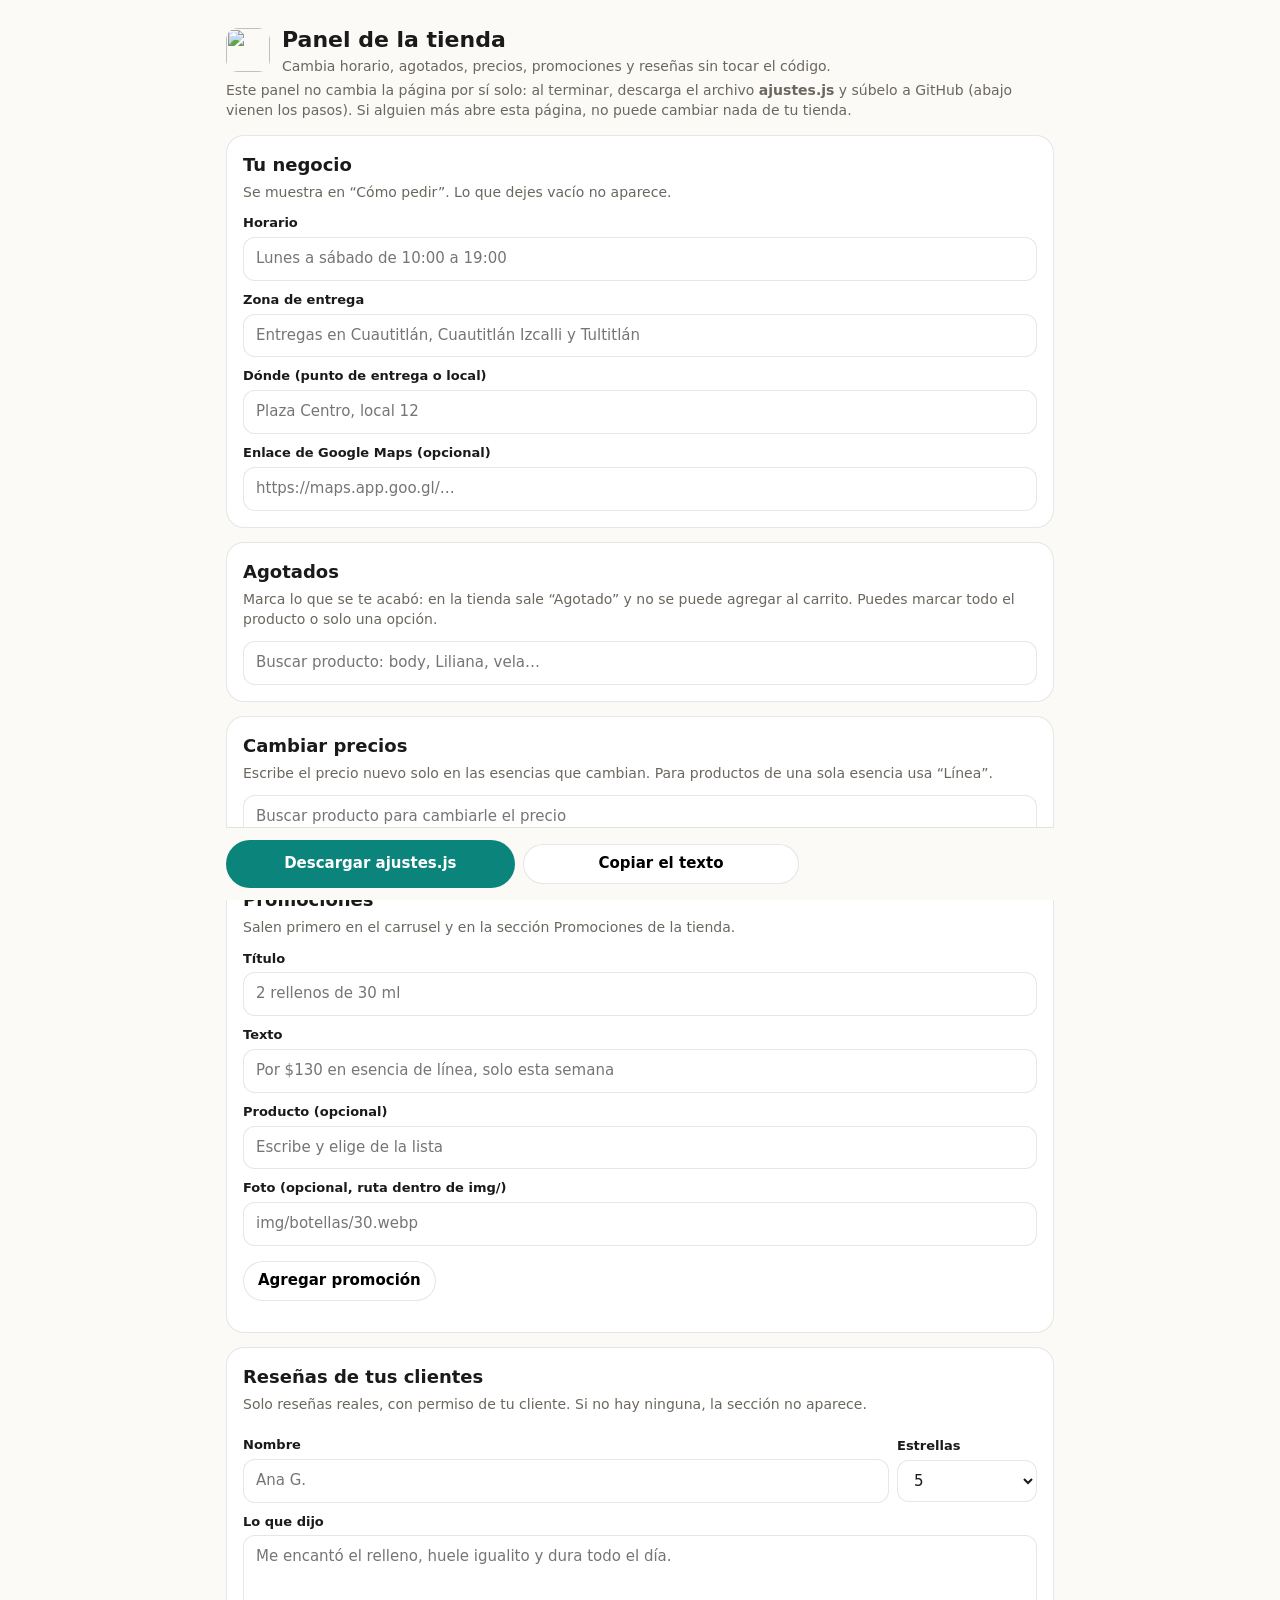
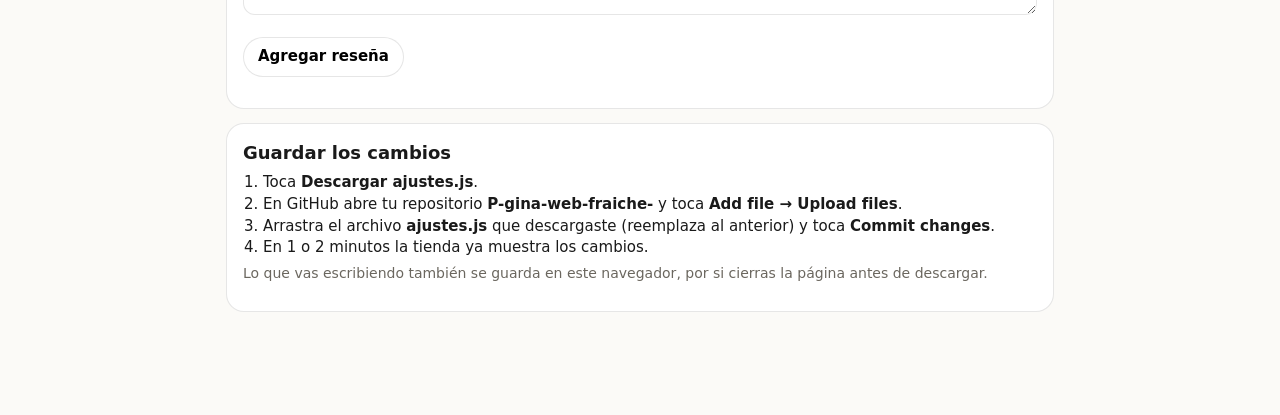
==== panel.html @ f3d03182 "En existencia con fotos reales, panel de ajustes, test de aroma y más - Nueva sección "En existencia" ====
<!DOCTYPE html>
<html lang="es">
<head>
<meta charset="utf-8">
<title>Panel de la tienda</title>
<meta name="viewport" content="width=device-width, initial-scale=1">
<meta name="robots" content="noindex">
<link rel="icon" type="image/png" href="img/logo/logo-96.png">
<style>
  :root{--bg:#fbfaf7;--surface:#fff;--ink:#1a1a1a;--muted:#6b675f;--line:rgba(18,18,18,.1);--accent:#0b857c;--soft:#dcf2ee}
  *{box-sizing:border-box}
  body{margin:0;background:var(--bg);color:var(--ink);font:15px/1.45 system-ui,-apple-system,"Segoe UI",Roboto,sans-serif}
  .wrap{max-width:860px;margin:0 auto;padding:16px}
  header{display:flex;gap:12px;align-items:center;margin:8px 0 4px}
  header img{width:44px;height:44px;border-radius:12px}
  h1{font-size:22px;margin:0}h2{font-size:18px;margin:0 0 4px}
  .nota{color:var(--muted);font-size:14px;margin:4px 0 12px}
  section{background:var(--surface);border:1px solid var(--line);border-radius:18px;padding:16px;margin:14px 0}
  label{display:block;font-weight:600;font-size:13px;margin:10px 0 4px}
  input,textarea,select{width:100%;font:inherit;padding:10px 12px;border:1px solid var(--line);border-radius:12px;background:#fff;color:inherit}
  textarea{min-height:80px}
  button{font:inherit;cursor:pointer;border:1px solid var(--line);background:#fff;border-radius:99px;padding:8px 14px;font-weight:600}
  button.pri{background:var(--accent);color:#fff;border-color:transparent;padding:12px 20px}
  .fila{display:flex;gap:8px;align-items:center;flex-wrap:wrap}
  .fila>*{flex:1;min-width:120px}
  .lista{max-height:420px;overflow:auto;border:1px solid var(--line);border-radius:12px;margin-top:8px}
  .prod{padding:10px 12px;border-bottom:1px solid var(--line)}
  .prod:last-child{border-bottom:0}
  .prod>label,.ops label{display:flex;gap:8px;align-items:center;font-weight:600;margin:0}
  .ops{display:flex;flex-wrap:wrap;gap:4px 14px;margin:6px 0 0 26px}
  .ops label{font-weight:400;font-size:14px}
  input[type=checkbox]{width:18px;height:18px;flex:none}
  .item{display:flex;gap:8px;align-items:flex-start;justify-content:space-between;padding:10px 12px;border:1px solid var(--line);border-radius:12px;margin-top:8px}
  .item small{color:var(--muted)}
  .chip{display:inline-block;background:var(--soft);color:var(--accent);border-radius:99px;padding:2px 10px;font-size:12px;font-weight:700;margin:2px 4px 2px 0}
  .salida{position:sticky;bottom:0;background:var(--bg);padding:12px 0;border-top:1px solid var(--line)}
  ol{margin:6px 0 0;padding-left:20px}
  .ok{color:var(--accent);font-weight:700}
</style>
</head>
<body>
<div class="wrap">
  <header><img src="img/logo/logo-96.png" alt=""><div><h1>Panel de la tienda</h1><div class="nota" style="margin:0">Cambia horario, agotados, precios, promociones y reseñas sin tocar el código.</div></div></header>
  <p class="nota">Este panel no cambia la página por sí solo: al terminar, descarga el archivo <b>ajustes.js</b> y súbelo a GitHub (abajo vienen los pasos). Si alguien más abre esta página, no puede cambiar nada de tu tienda.</p>

  <section>
    <h2>Tu negocio</h2>
    <p class="nota">Se muestra en “Cómo pedir”. Lo que dejes vacío no aparece.</p>
    <label for="horario">Horario</label><input id="horario" placeholder="Lunes a sábado de 10:00 a 19:00">
    <label for="zona">Zona de entrega</label><input id="zona" placeholder="Entregas en Cuautitlán, Cuautitlán Izcalli y Tultitlán">
    <label for="direccion">Dónde (punto de entrega o local)</label><input id="direccion" placeholder="Plaza Centro, local 12">
    <label for="mapa">Enlace de Google Maps (opcional)</label><input id="mapa" placeholder="https://maps.app.goo.gl/…">
  </section>

  <section>
    <h2>Agotados</h2>
    <p class="nota">Marca lo que se te acabó: en la tienda sale “Agotado” y no se puede agregar al carrito. Puedes marcar todo el producto o solo una opción.</p>
    <input id="buscaAgo" type="search" placeholder="Buscar producto: body, Liliana, vela…">
    <div id="agoMarcados"></div>
    <div class="lista" id="agoLista"></div>
  </section>

  <section>
    <h2>Cambiar precios</h2>
    <p class="nota">Escribe el precio nuevo solo en las esencias que cambian. Para productos de una sola esencia usa “Línea”.</p>
    <input id="buscaPre" type="search" placeholder="Buscar producto para cambiarle el precio" list="prodIds">
    <div id="preEditor"></div>
    <div id="preLista"></div>
  </section>

  <section>
    <h2>Promociones</h2>
    <p class="nota">Salen primero en el carrusel y en la sección Promociones de la tienda.</p>
    <label for="prTitulo">Título</label><input id="prTitulo" placeholder="2 rellenos de 30 ml">
    <label for="prTexto">Texto</label><input id="prTexto" placeholder="Por $130 en esencia de línea, solo esta semana">
    <label for="prProd">Producto (opcional)</label><input id="prProd" list="prodIds" placeholder="Escribe y elige de la lista">
    <label for="prImg">Foto (opcional, ruta dentro de img/)</label><input id="prImg" placeholder="img/botellas/30.webp">
    <p><button id="prAgregar">Agregar promoción</button></p>
    <div id="prLista"></div>
  </section>

  <section>
    <h2>Reseñas de tus clientes</h2>
    <p class="nota">Solo reseñas reales, con permiso de tu cliente. Si no hay ninguna, la sección no aparece.</p>
    <div class="fila"><div><label for="reNombre">Nombre</label><input id="reNombre" placeholder="Ana G."></div>
      <div style="max-width:140px"><label for="reEstrellas">Estrellas</label><select id="reEstrellas"><option>5</option><option>4</option><option>3</option><option>2</option><option>1</option></select></div></div>
    <label for="reTexto">Lo que dijo</label><textarea id="reTexto" placeholder="Me encantó el relleno, huele igualito y dura todo el día."></textarea>
    <p><button id="reAgregar">Agregar reseña</button></p>
    <div id="reLista"></div>
  </section>

  <section>
    <h2>Guardar los cambios</h2>
    <ol>
      <li>Toca <b>Descargar ajustes.js</b>.</li>
      <li>En GitHub abre tu repositorio <b>P-gina-web-fraiche-</b> y toca <b>Add file → Upload files</b>.</li>
      <li>Arrastra el archivo <b>ajustes.js</b> que descargaste (reemplaza al anterior) y toca <b>Commit changes</b>.</li>
      <li>En 1 o 2 minutos la tienda ya muestra los cambios.</li>
    </ol>
    <p class="nota">Lo que vas escribiendo también se guarda en este navegador, por si cierras la página antes de descargar.</p>
  </section>

  <div class="salida fila">
    <button class="pri" id="descargar">Descargar ajustes.js</button>
    <button id="copiar">Copiar el texto</button>
    <span id="msg" class="ok"></span>
  </div>
</div>
<datalist id="prodIds"></datalist>

<script src="productos.js"></script>
<script src="catalogo.js"></script>
<script src="existencias.js"></script>
<script src="ajustes.js"></script>
<script>
'use strict';
const $ = s => document.querySelector(s);
const esc = s => String(s).replace(/[&<>"]/g, c => ({ '&': '&amp;', '<': '&lt;', '>': '&gt;', '"': '&quot;' })[c]);
const norm = s => String(s).toLowerCase().normalize('NFD').replace(/[̀-ͯ]/g, '');
const store = { get(k) { try { return JSON.parse(localStorage.getItem(k)); } catch (e) { return null; } }, set(k, v) { try { localStorage.setItem(k, JSON.stringify(v)); } catch (e) {} } };

// todos los productos que se ven en la tienda
const PRODS = [
  ...(window.PRODUCTOS || []).filter(p => p.cat === 'nuevo' || p.cat === 'relleno' || p.mostrar).filter(p => !p.medida),
  ...(window.EXISTENCIAS || []).map(p => ({ ...p, nombre: p.nombre + ' (en existencia)' })),
  ...(window.CATALOGO || []),
];
const porId = Object.fromEntries(PRODS.map(p => [p.id, p]));
$('#prodIds').innerHTML = PRODS.map(p => `<option value="${esc(p.id)}">${esc(p.nombre)}</option>`).join('');

const base = Object.assign({ negocio: {}, agotados: [], precios: {}, promociones: [], resenas: [] }, window.AJUSTES || {});
let A = store.get('fr_panel') || JSON.parse(JSON.stringify(base));
const guarda = () => { store.set('fr_panel', A); $('#msg').textContent = ''; };

// ---- negocio ----
for (const k of ['horario', 'zona', 'direccion', 'mapa']) {
  $('#' + k).value = (A.negocio || {})[k] || '';
  $('#' + k).addEventListener('input', e => { A.negocio = { ...A.negocio, [k]: e.target.value.trim() }; guarda(); });
}

// ---- agotados ----
const agotado = clave => A.agotados.includes(clave);
function renderAgotados() {
  const txt = norm($('#buscaAgo').value.trim());
  const l = txt ? PRODS.filter(p => norm(p.nombre + ' ' + (p.var || []).map(v => v.n).join(' ')).includes(txt)).slice(0, 40) : [];
  $('#agoLista').hidden = !l.length;
  $('#agoLista').innerHTML = l.map(p => `<div class="prod"><label><input type="checkbox" data-ago="${esc(p.id)}" ${agotado(p.id) ? 'checked' : ''}>${esc(p.nombre)}</label>
    ${p.var && p.var.length > 1 && !p.medida ? `<div class="ops">${p.var.map(v => { const c = p.id + ':' + v.n; return `<label><input type="checkbox" data-ago="${esc(c)}" ${agotado(c) ? 'checked' : ''}>${esc(v.n)}</label>`; }).join('')}</div>` : ''}</div>`).join('');
  $('#agoMarcados').innerHTML = A.agotados.length ? '<p class="nota">Agotados ahora: ' + A.agotados.map(c => {
    const [id, ...r] = c.split(':'); const p = porId[id]; return `<span class="chip">${esc((p ? p.nombre : id) + (r.length ? ' · ' + r.join(':') : ''))} <button data-quita-ago="${esc(c)}" style="padding:0 6px;border:0;background:none">×</button></span>`;
  }).join('') + '</p>' : '';
}
$('#buscaAgo').addEventListener('input', renderAgotados);
document.addEventListener('change', e => {
  const c = e.target.dataset.ago; if (c == null) return;
  A.agotados = e.target.checked ? [...new Set([...A.agotados, c])] : A.agotados.filter(x => x !== c); guarda(); renderAgotados();
});

// ---- precios ----
const ESS = [['linea', 'Línea'], ['neeche', 'Neeche'], ['arabe', 'Árabe']];
function renderPrecios() {
  const id = $('#buscaPre').value.trim(), p = porId[id];
  $('#preEditor').innerHTML = p ? `<div class="item" style="display:block"><b>${esc(p.nombre)}</b>
      <small> · precio actual: ${ESS.filter(([k]) => p.precios && p.precios[k] != null).map(([k, n]) => `${n} $${p.precios[k]}`).join(' · ') || 'por opción o por confirmar'}</small>
      <div class="fila">${ESS.map(([k, n]) => `<div><label>${n}</label><input type="number" min="0" step="1" data-pre="${k}" value="${(A.precios[id] || {})[k] ?? ''}" placeholder="${(p.precios || {})[k] ?? ''}"></div>`).join('')}</div>
      <p><button id="preGuardar">Guardar precio</button></p></div>` : '';
  $('#preLista').innerHTML = Object.entries(A.precios).map(([k, v]) => `<div class="item"><span><b>${esc(porId[k] ? porId[k].nombre : k)}</b><br><small>${ESS.filter(([e]) => v[e] != null).map(([e, n]) => `${n} $${v[e]}`).join(' · ')}</small></span><button data-quita-pre="${esc(k)}">Quitar</button></div>`).join('');
}
$('#buscaPre').addEventListener('input', renderPrecios);
document.addEventListener('click', e => {
  const t = e.target;
  if (t.id === 'preGuardar') {
    const id = $('#buscaPre').value.trim(), v = {};
    document.querySelectorAll('[data-pre]').forEach(i => { if (i.value !== '') v[i.dataset.pre] = Math.max(0, +i.value); });
    if (Object.keys(v).length) A.precios = { ...A.precios, [id]: v }; else { const c = { ...A.precios }; delete c[id]; A.precios = c; }
    guarda(); renderPrecios(); $('#msg').textContent = 'Precio guardado';
  }
  if (t.dataset.quitaPre) { const c = { ...A.precios }; delete c[t.dataset.quitaPre]; A.precios = c; guarda(); renderPrecios(); }
  if (t.dataset.quitaAgo) { A.agotados = A.agotados.filter(x => x !== t.dataset.quitaAgo); guarda(); renderAgotados(); }
  if (t.dataset.quitaPr != null) { A.promociones.splice(+t.dataset.quitaPr, 1); guarda(); renderPromos(); }
  if (t.dataset.quitaRe != null) { A.resenas.splice(+t.dataset.quitaRe, 1); guarda(); renderResenas(); }
});

// ---- promociones ----
function renderPromos() {
  $('#prLista').innerHTML = A.promociones.map((x, i) => `<div class="item"><span><b>${esc(x.titulo)}</b><br><small>${esc(x.texto || '')}${x.producto ? ' · ' + esc(porId[x.producto] ? porId[x.producto].nombre : x.producto) : ''}</small></span><button data-quita-pr="${i}">Quitar</button></div>`).join('');
}
$('#prAgregar').addEventListener('click', () => {
  const titulo = $('#prTitulo').value.trim(); if (!titulo) { $('#prTitulo').focus(); return; }
  const x = { titulo, texto: $('#prTexto').value.trim() }, prod = $('#prProd').value.trim(), img = $('#prImg').value.trim();
  if (prod && porId[prod]) x.producto = prod;
  if (img) x.img = img;
  A.promociones = [...A.promociones, x]; guarda(); renderPromos();
  ['#prTitulo', '#prTexto', '#prProd', '#prImg'].forEach(s => { $(s).value = ''; });
});

// ---- reseñas ----
function renderResenas() {
  $('#reLista').innerHTML = A.resenas.map((x, i) => `<div class="item"><span>${'★'.repeat(x.estrellas || 5)} <b>${esc(x.nombre || '')}</b><br><small>${esc(x.texto)}</small></span><button data-quita-re="${i}">Quitar</button></div>`).join('');
}
$('#reAgregar').addEventListener('click', () => {
  const texto = $('#reTexto').value.trim(); if (!texto) { $('#reTexto').focus(); return; }
  A.resenas = [...A.resenas, { nombre: $('#reNombre').value.trim(), texto, estrellas: +$('#reEstrellas').value }]; guarda(); renderResenas();
  $('#reNombre').value = ''; $('#reTexto').value = '';
});

// ---- archivo ajustes.js ----
const archivo = () => `// Ajustes de la tienda (hechos con panel.html). Para cambiarlos, abre panel.html, edita y sube este archivo de nuevo.
// Lo que esté vacío no se muestra en la página.
window.AJUSTES = ${JSON.stringify(A, null, 2)};
`;
$('#descargar').addEventListener('click', () => {
  const a = document.createElement('a');
  a.href = URL.createObjectURL(new Blob([archivo()], { type: 'text/javascript' }));
  a.download = 'ajustes.js'; a.click(); URL.revokeObjectURL(a.href);
  $('#msg').textContent = 'Listo: ahora súbelo a GitHub';
});
$('#copiar').addEventListener('click', async () => {
  try { await navigator.clipboard.writeText(archivo()); $('#msg').textContent = 'Copiado'; } catch (e) { $('#msg').textContent = 'No se pudo copiar; usa Descargar'; }
});
renderAgotados(); renderPrecios(); renderPromos(); renderResenas();
window.panel = { archivo, get A() { return A; } };   // usado por las pruebas
</script>
</body>
</html>
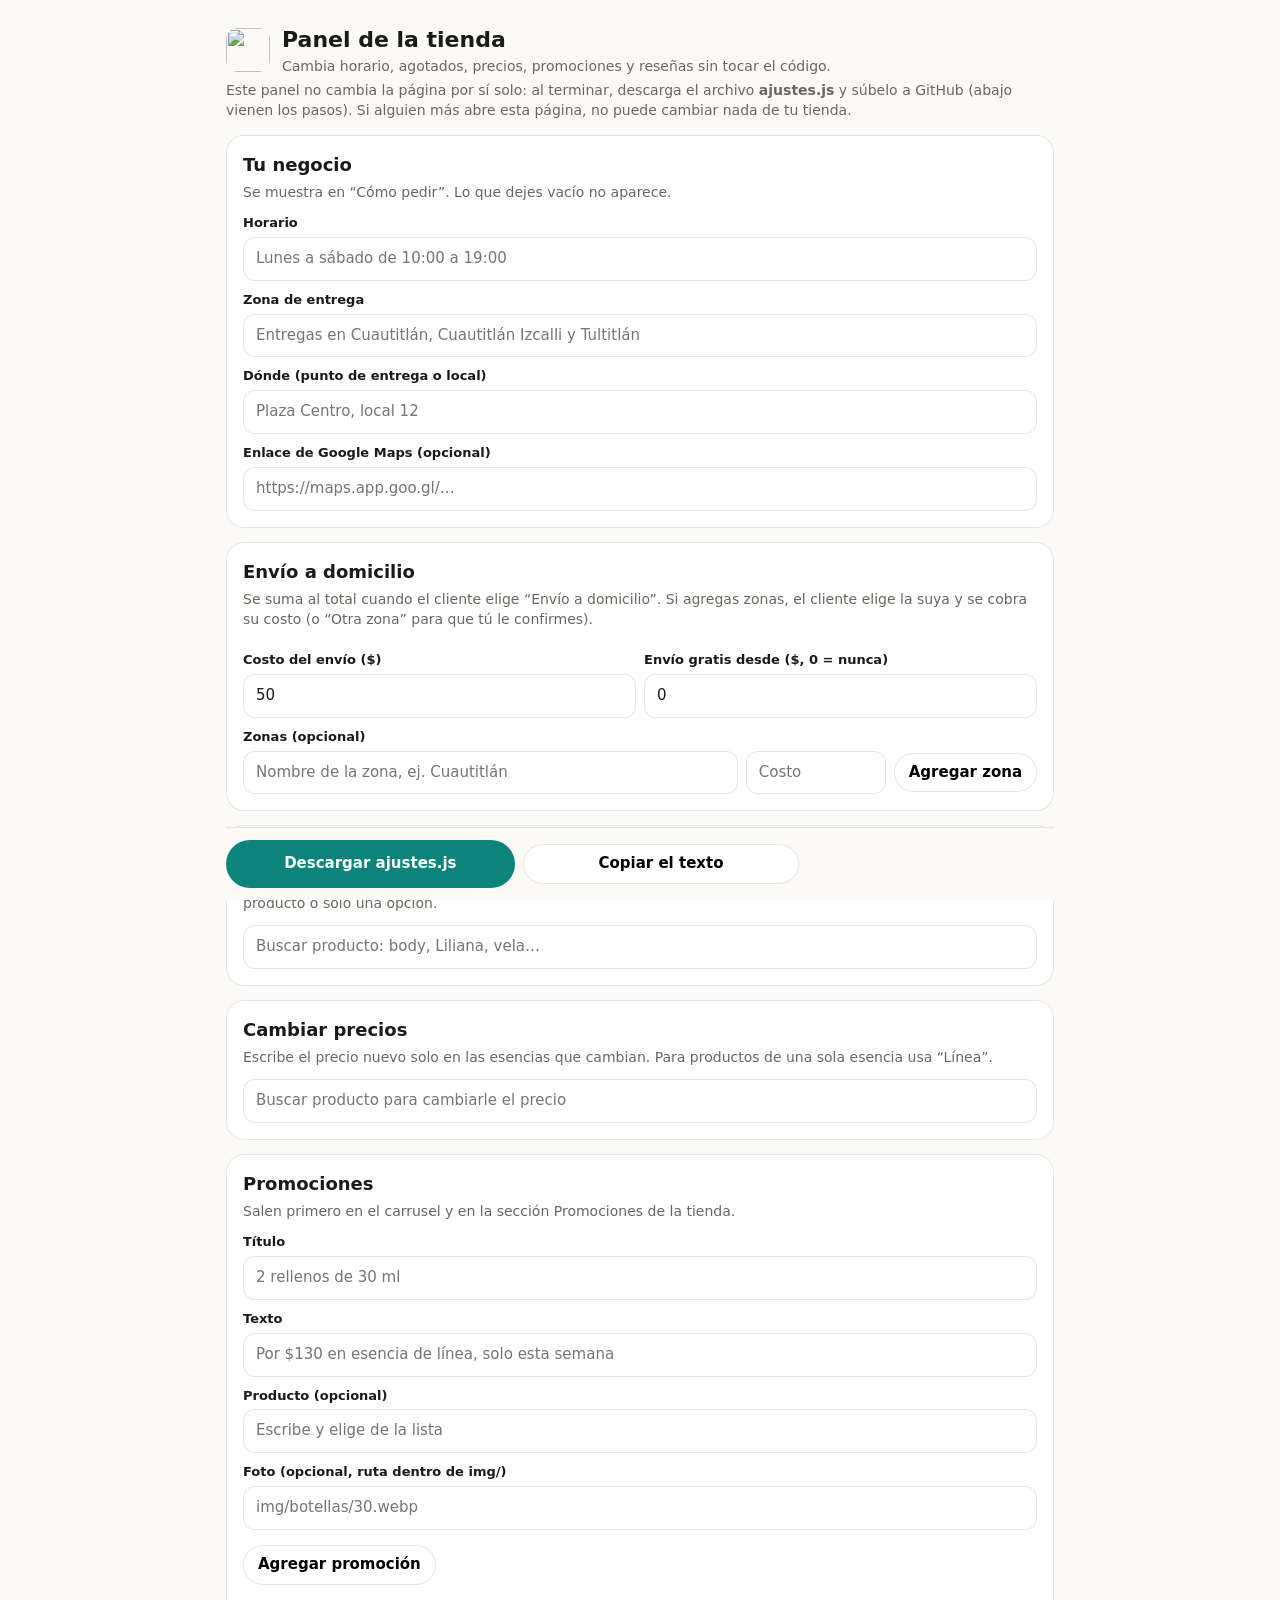
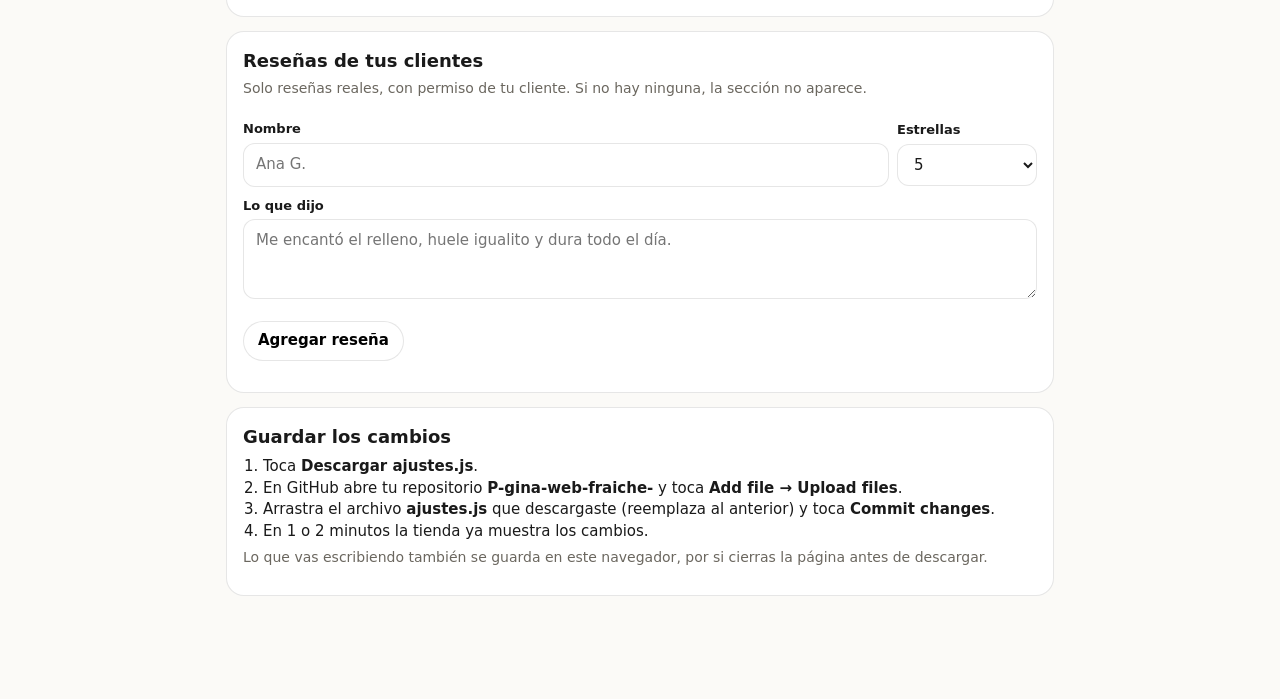
==== commit 0110187b: "Envío a domicilio ($50, por zona o gratis desde cierta compra) y ajustes para el público - Envío a d" ====
--- a/panel.html
+++ b/panel.html
@@ -53,6 +53,18 @@
   </section>
 
   <section>
+    <h2>Envío a domicilio</h2>
+    <p class="nota">Se suma al total cuando el cliente elige “Envío a domicilio”. Si agregas zonas, el cliente elige la suya y se cobra su costo (o “Otra zona” para que tú le confirmes).</p>
+    <div class="fila"><div><label for="envCosto">Costo del envío ($)</label><input id="envCosto" type="number" min="0" step="1"></div>
+      <div><label for="envGratis">Envío gratis desde ($, 0 = nunca)</label><input id="envGratis" type="number" min="0" step="1"></div></div>
+    <label>Zonas (opcional)</label>
+    <div class="fila"><div><input id="zNombre" placeholder="Nombre de la zona, ej. Cuautitlán"></div>
+      <div style="max-width:140px"><input id="zCosto" type="number" min="0" step="1" placeholder="Costo"></div>
+      <div style="flex:none;min-width:0"><button id="zAgregar">Agregar zona</button></div></div>
+    <div id="zLista"></div>
+  </section>
+
+  <section>
     <h2>Agotados</h2>
     <p class="nota">Marca lo que se te acabó: en la tienda sale “Agotado” y no se puede agregar al carrito. Puedes marcar todo el producto o solo una opción.</p>
     <input id="buscaAgo" type="search" placeholder="Buscar producto: body, Liliana, vela…">
@@ -128,7 +140,7 @@
 const porId = Object.fromEntries(PRODS.map(p => [p.id, p]));
 $('#prodIds').innerHTML = PRODS.map(p => `<option value="${esc(p.id)}">${esc(p.nombre)}</option>`).join('');
 
-const base = Object.assign({ negocio: {}, agotados: [], precios: {}, promociones: [], resenas: [] }, window.AJUSTES || {});
+const base = Object.assign({ negocio: {}, envio: { costo: 50, zonas: [], gratisDesde: 0 }, agotados: [], precios: {}, promociones: [], resenas: [] }, window.AJUSTES || {});
 let A = store.get('fr_panel') || JSON.parse(JSON.stringify(base));
 const guarda = () => { store.set('fr_panel', A); $('#msg').textContent = ''; };
 
@@ -137,6 +149,24 @@
   $('#' + k).value = (A.negocio || {})[k] || '';
   $('#' + k).addEventListener('input', e => { A.negocio = { ...A.negocio, [k]: e.target.value.trim() }; guarda(); });
 }
+
+// ---- envío ----
+A.envio = Object.assign({ costo: 50, zonas: [], gratisDesde: 0 }, A.envio || {});
+$('#envCosto').value = A.envio.costo; $('#envGratis').value = A.envio.gratisDesde;
+$('#envCosto').addEventListener('input', e => { A.envio = { ...A.envio, costo: Math.max(0, +e.target.value || 0) }; guarda(); });
+$('#envGratis').addEventListener('input', e => { A.envio = { ...A.envio, gratisDesde: Math.max(0, +e.target.value || 0) }; guarda(); });
+function renderZonas() {
+  $('#zLista').innerHTML = A.envio.zonas.map((z, i) => `<div class="item"><span><b>${esc(z.nombre)}</b> <small>$${z.costo}</small></span><button data-quita-z="${i}">Quitar</button></div>`).join('');
+}
+$('#zAgregar').addEventListener('click', () => {
+  const nombre = $('#zNombre').value.trim(); if (!nombre) { $('#zNombre').focus(); return; }
+  A.envio = { ...A.envio, zonas: [...A.envio.zonas, { nombre, costo: Math.max(0, +$('#zCosto').value || 0) }] };
+  guarda(); renderZonas(); $('#zNombre').value = ''; $('#zCosto').value = '';
+});
+document.addEventListener('click', e => {
+  if (e.target.dataset.quitaZ == null) return;
+  A.envio = { ...A.envio, zonas: A.envio.zonas.filter((_, i) => i !== +e.target.dataset.quitaZ) }; guarda(); renderZonas();
+});
 
 // ---- agotados ----
 const agotado = clave => A.agotados.includes(clave);
@@ -218,7 +248,7 @@
 $('#copiar').addEventListener('click', async () => {
   try { await navigator.clipboard.writeText(archivo()); $('#msg').textContent = 'Copiado'; } catch (e) { $('#msg').textContent = 'No se pudo copiar; usa Descargar'; }
 });
-renderAgotados(); renderPrecios(); renderPromos(); renderResenas();
+renderZonas(); renderAgotados(); renderPrecios(); renderPromos(); renderResenas();
 window.panel = { archivo, get A() { return A; } };   // usado por las pruebas
 </script>
 </body>
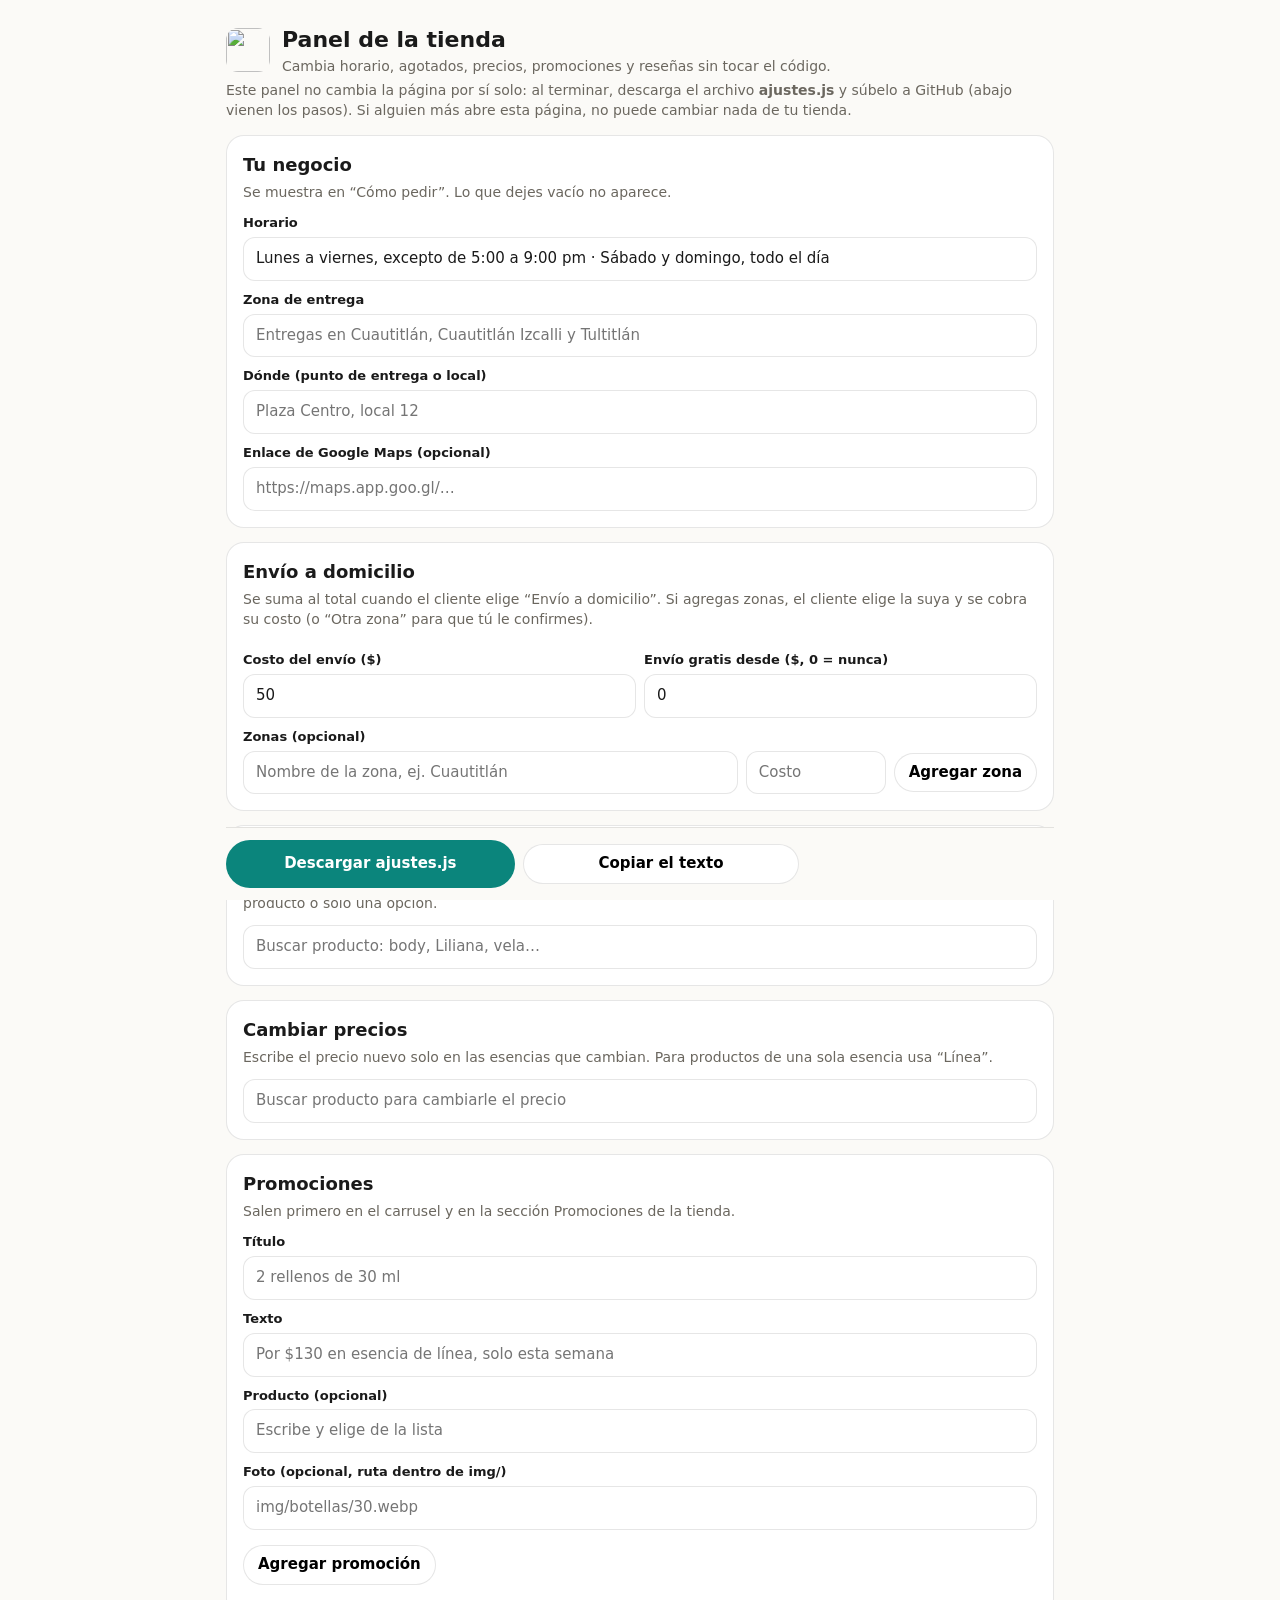
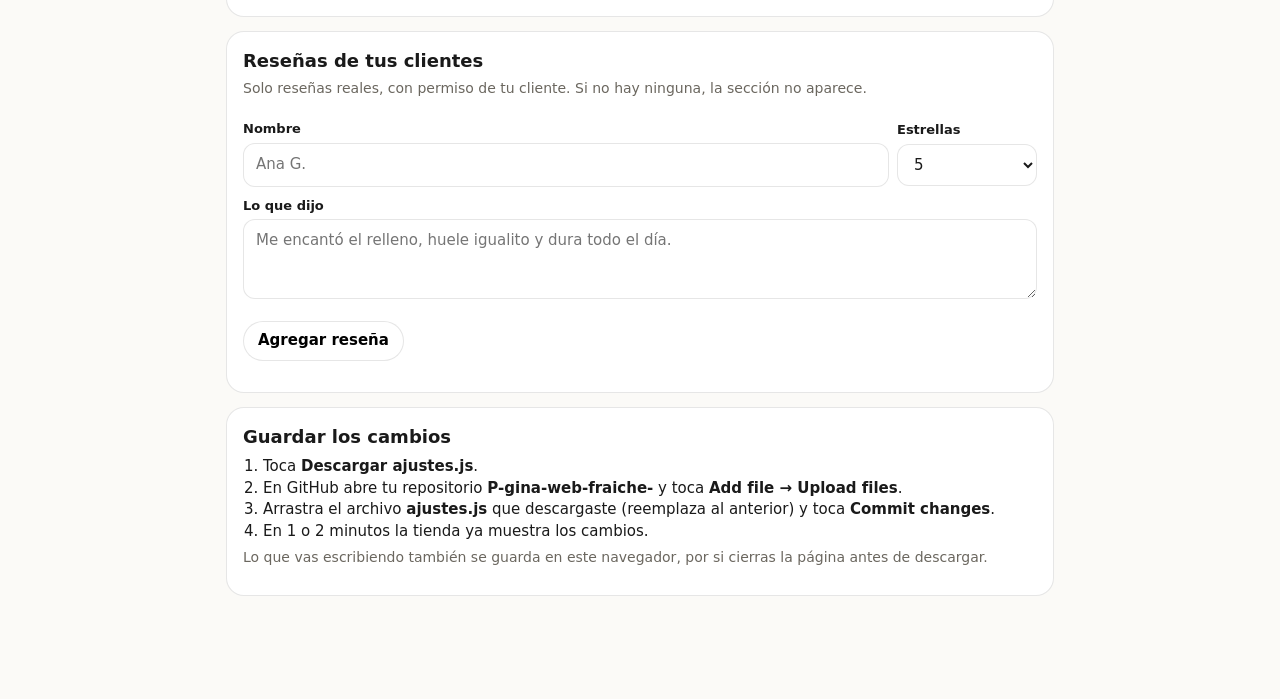
==== commit 18320e3f: "Horario (avisa si eligen hora de clases), Kit Keep Hands Clean a $49 (últimas 2) y difusor 95 ml a $" ====
--- a/panel.html
+++ b/panel.html
@@ -142,6 +142,10 @@
 
 const base = Object.assign({ negocio: {}, envio: { costo: 50, zonas: [], gratisDesde: 0 }, agotados: [], precios: {}, promociones: [], resenas: [] }, window.AJUSTES || {});
 let A = store.get('fr_panel') || JSON.parse(JSON.stringify(base));
+// lo que el panel no edita (horas ocupadas) se conserva de ajustes.js
+A.negocio = { ...A.negocio };
+if (!A.negocio.ocupado && (base.negocio || {}).ocupado) A.negocio.ocupado = base.negocio.ocupado;
+if (!A.negocio.horario && (base.negocio || {}).horario) A.negocio.horario = base.negocio.horario;
 const guarda = () => { store.set('fr_panel', A); $('#msg').textContent = ''; };
 
 // ---- negocio ----
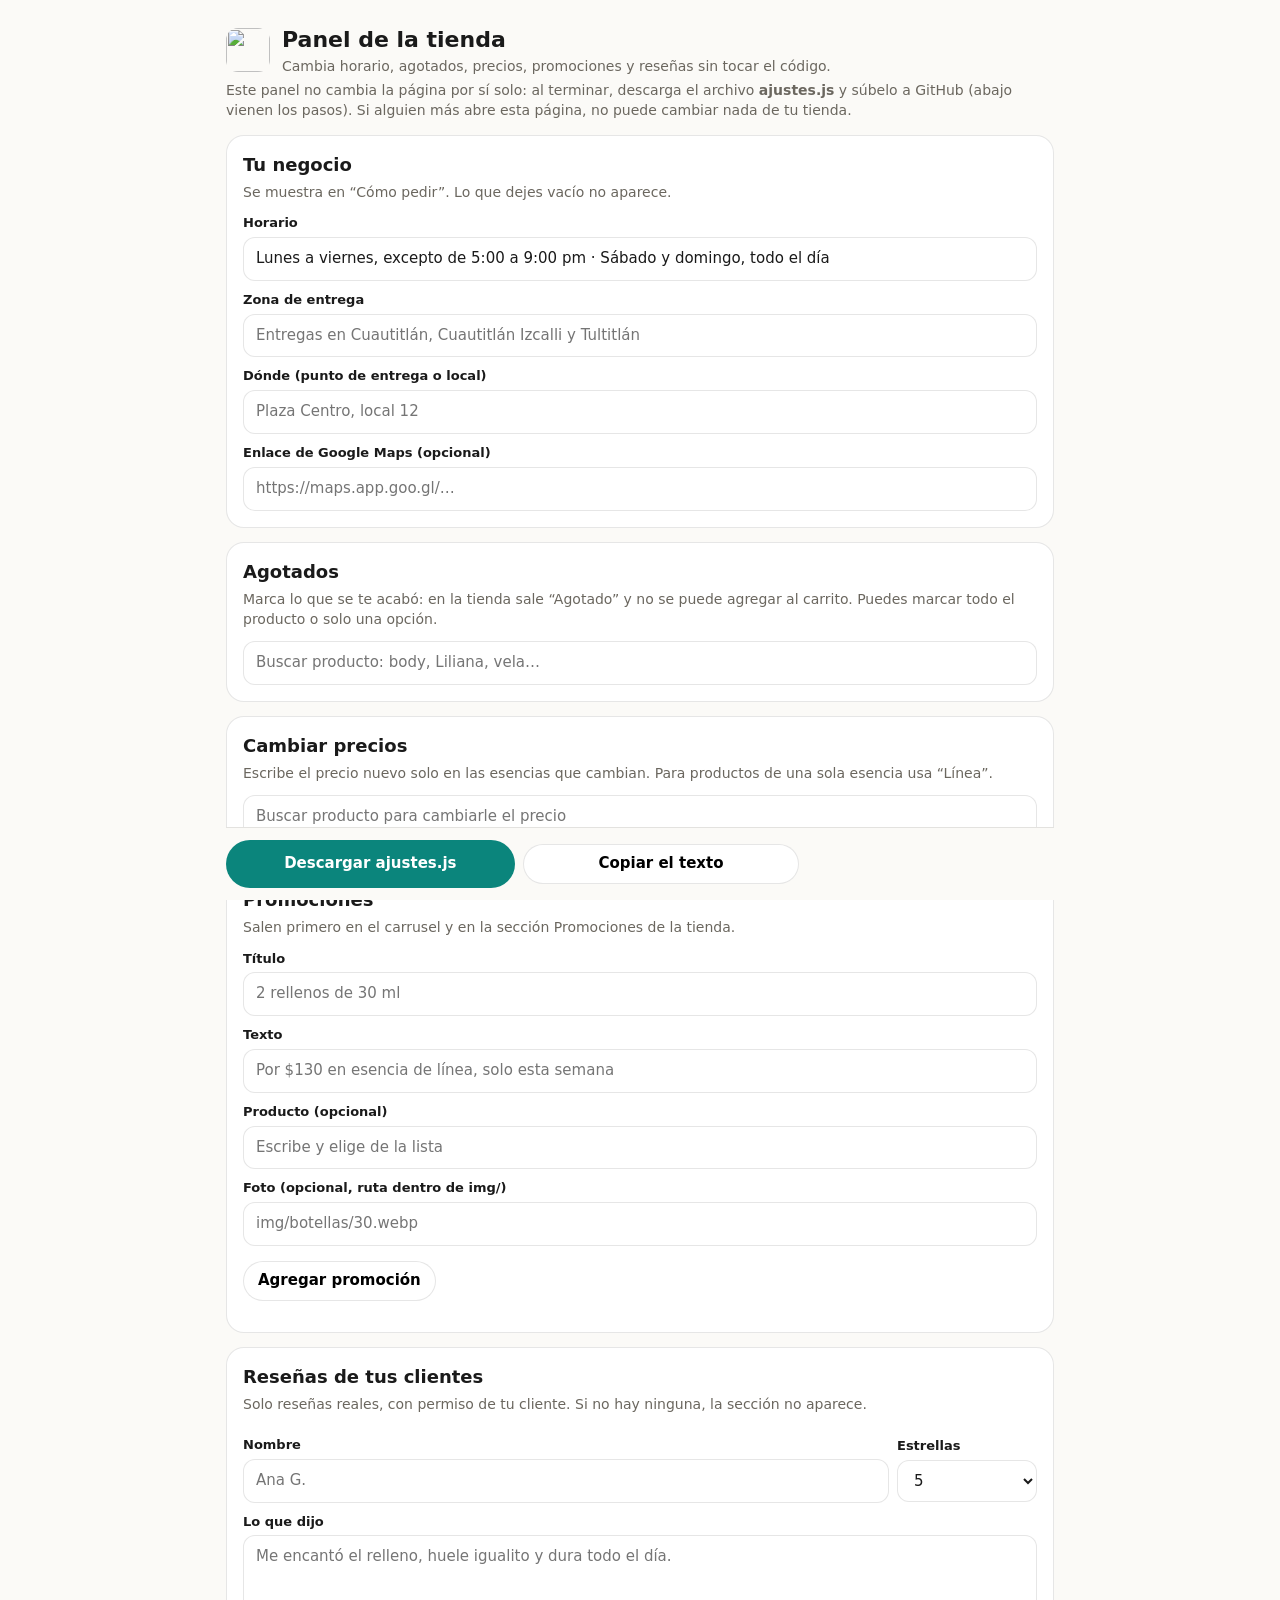
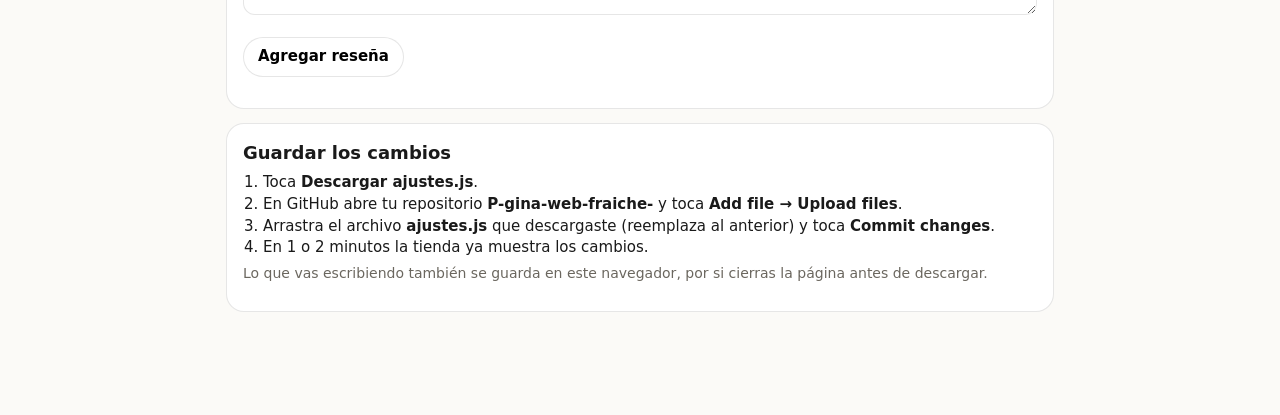
==== commit 75697bb2: "Quitar el costo de envío y el punto de encuentro: la entrega vuelve a "Paso a recoger" o "Envío a do" ====
--- a/panel.html
+++ b/panel.html
@@ -53,18 +53,6 @@
   </section>
 
   <section>
-    <h2>Envío a domicilio</h2>
-    <p class="nota">Se suma al total cuando el cliente elige “Envío a domicilio”. Si agregas zonas, el cliente elige la suya y se cobra su costo (o “Otra zona” para que tú le confirmes).</p>
-    <div class="fila"><div><label for="envCosto">Costo del envío ($)</label><input id="envCosto" type="number" min="0" step="1"></div>
-      <div><label for="envGratis">Envío gratis desde ($, 0 = nunca)</label><input id="envGratis" type="number" min="0" step="1"></div></div>
-    <label>Zonas (opcional)</label>
-    <div class="fila"><div><input id="zNombre" placeholder="Nombre de la zona, ej. Cuautitlán"></div>
-      <div style="max-width:140px"><input id="zCosto" type="number" min="0" step="1" placeholder="Costo"></div>
-      <div style="flex:none;min-width:0"><button id="zAgregar">Agregar zona</button></div></div>
-    <div id="zLista"></div>
-  </section>
-
-  <section>
     <h2>Agotados</h2>
     <p class="nota">Marca lo que se te acabó: en la tienda sale “Agotado” y no se puede agregar al carrito. Puedes marcar todo el producto o solo una opción.</p>
     <input id="buscaAgo" type="search" placeholder="Buscar producto: body, Liliana, vela…">
@@ -140,7 +128,7 @@
 const porId = Object.fromEntries(PRODS.map(p => [p.id, p]));
 $('#prodIds').innerHTML = PRODS.map(p => `<option value="${esc(p.id)}">${esc(p.nombre)}</option>`).join('');
 
-const base = Object.assign({ negocio: {}, envio: { costo: 50, zonas: [], gratisDesde: 0 }, agotados: [], precios: {}, promociones: [], resenas: [] }, window.AJUSTES || {});
+const base = Object.assign({ negocio: {}, agotados: [], precios: {}, promociones: [], resenas: [] }, window.AJUSTES || {});
 let A = store.get('fr_panel') || JSON.parse(JSON.stringify(base));
 // lo que el panel no edita (horas ocupadas) se conserva de ajustes.js
 A.negocio = { ...A.negocio };
@@ -153,24 +141,6 @@
   $('#' + k).value = (A.negocio || {})[k] || '';
   $('#' + k).addEventListener('input', e => { A.negocio = { ...A.negocio, [k]: e.target.value.trim() }; guarda(); });
 }
-
-// ---- envío ----
-A.envio = Object.assign({ costo: 50, zonas: [], gratisDesde: 0 }, A.envio || {});
-$('#envCosto').value = A.envio.costo; $('#envGratis').value = A.envio.gratisDesde;
-$('#envCosto').addEventListener('input', e => { A.envio = { ...A.envio, costo: Math.max(0, +e.target.value || 0) }; guarda(); });
-$('#envGratis').addEventListener('input', e => { A.envio = { ...A.envio, gratisDesde: Math.max(0, +e.target.value || 0) }; guarda(); });
-function renderZonas() {
-  $('#zLista').innerHTML = A.envio.zonas.map((z, i) => `<div class="item"><span><b>${esc(z.nombre)}</b> <small>$${z.costo}</small></span><button data-quita-z="${i}">Quitar</button></div>`).join('');
-}
-$('#zAgregar').addEventListener('click', () => {
-  const nombre = $('#zNombre').value.trim(); if (!nombre) { $('#zNombre').focus(); return; }
-  A.envio = { ...A.envio, zonas: [...A.envio.zonas, { nombre, costo: Math.max(0, +$('#zCosto').value || 0) }] };
-  guarda(); renderZonas(); $('#zNombre').value = ''; $('#zCosto').value = '';
-});
-document.addEventListener('click', e => {
-  if (e.target.dataset.quitaZ == null) return;
-  A.envio = { ...A.envio, zonas: A.envio.zonas.filter((_, i) => i !== +e.target.dataset.quitaZ) }; guarda(); renderZonas();
-});
 
 // ---- agotados ----
 const agotado = clave => A.agotados.includes(clave);
@@ -252,7 +222,7 @@
 $('#copiar').addEventListener('click', async () => {
   try { await navigator.clipboard.writeText(archivo()); $('#msg').textContent = 'Copiado'; } catch (e) { $('#msg').textContent = 'No se pudo copiar; usa Descargar'; }
 });
-renderZonas(); renderAgotados(); renderPrecios(); renderPromos(); renderResenas();
+renderAgotados(); renderPrecios(); renderPromos(); renderResenas();
 window.panel = { archivo, get A() { return A; } };   // usado por las pruebas
 </script>
 </body>
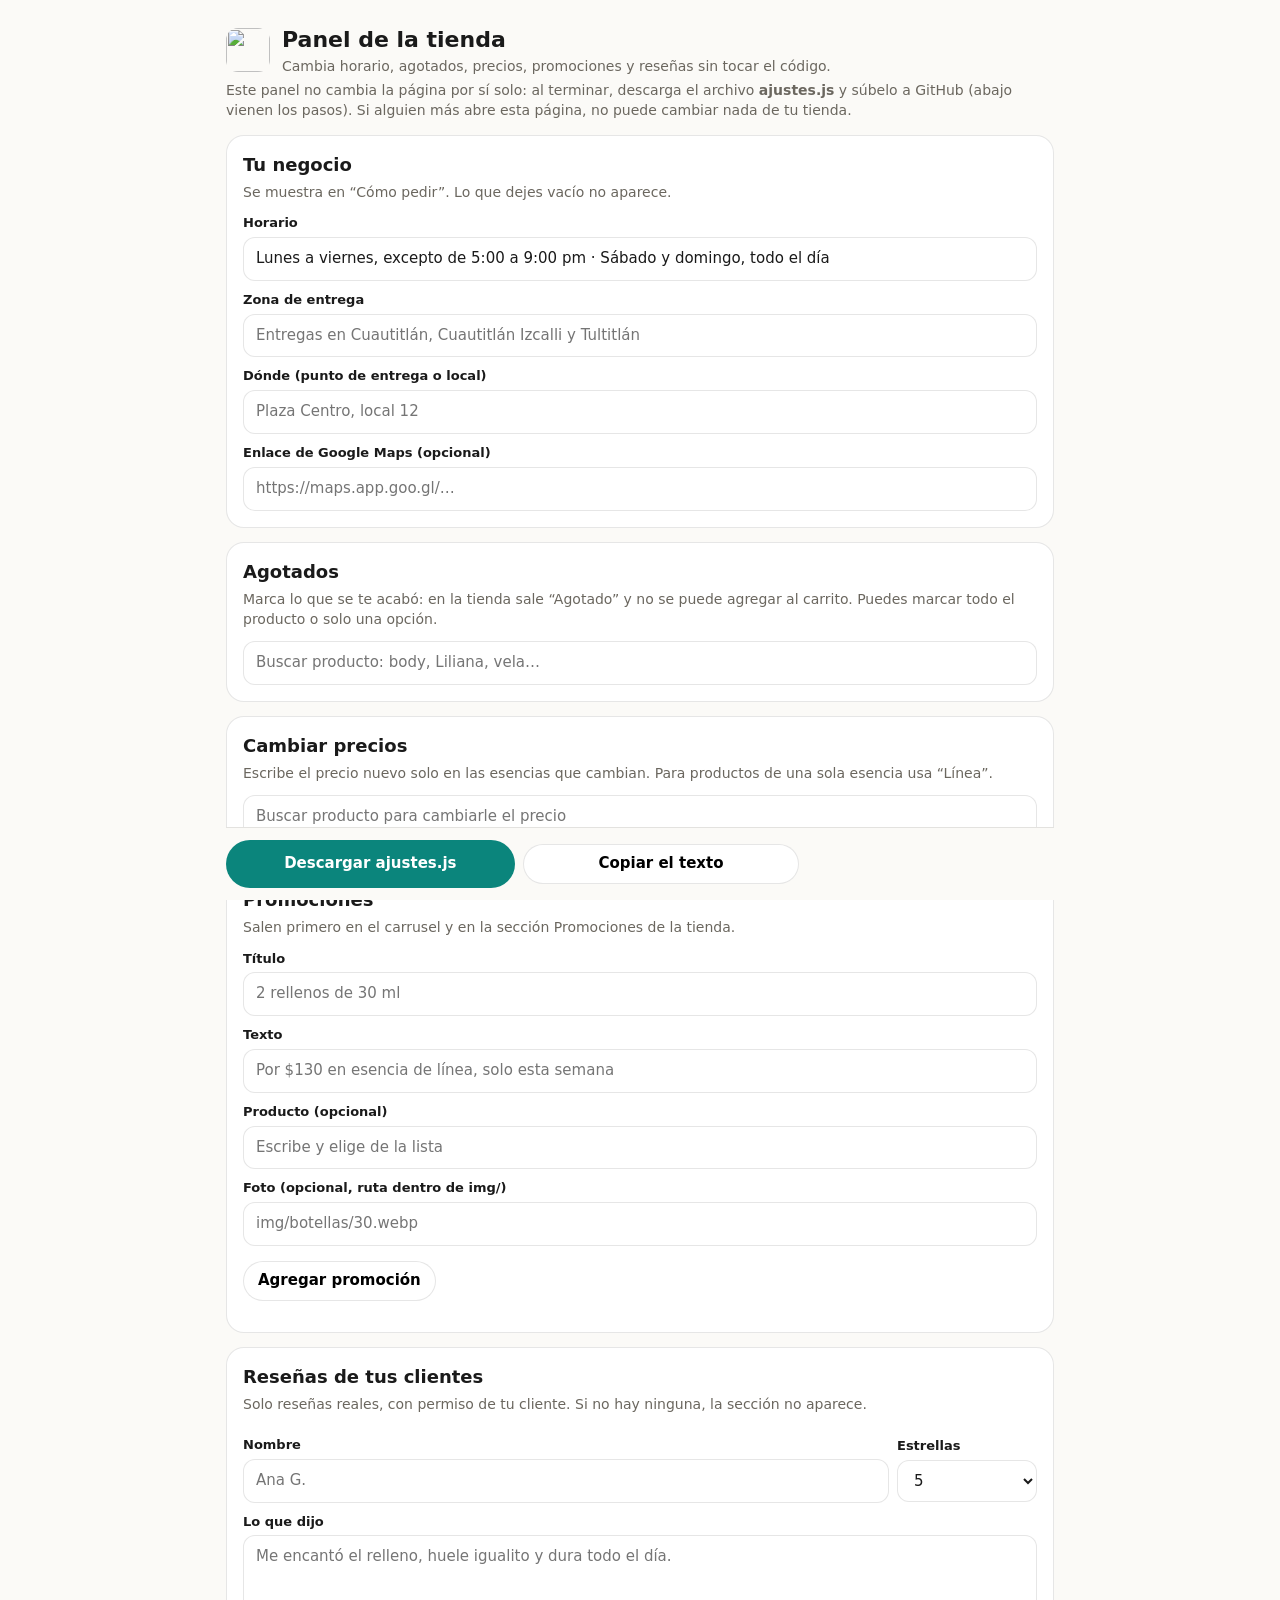
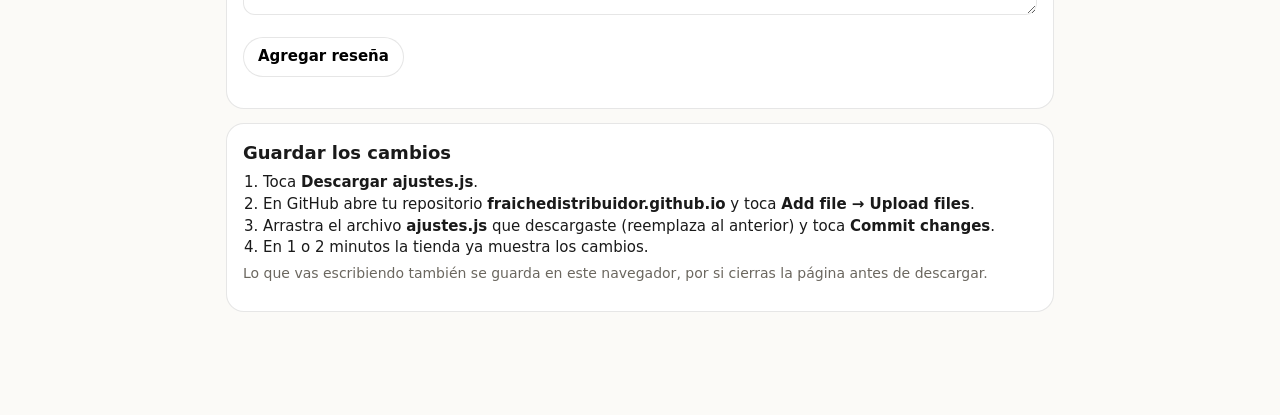
==== commit 407fec02: "Link nuevo: fraichedistribuidor.github.io (vista previa de WhatsApp, panel y README) Co-Authored-By:" ====
--- a/panel.html
+++ b/panel.html
@@ -93,7 +93,7 @@
     <h2>Guardar los cambios</h2>
     <ol>
       <li>Toca <b>Descargar ajustes.js</b>.</li>
-      <li>En GitHub abre tu repositorio <b>P-gina-web-fraiche-</b> y toca <b>Add file → Upload files</b>.</li>
+      <li>En GitHub abre tu repositorio <b>fraichedistribuidor.github.io</b> y toca <b>Add file → Upload files</b>.</li>
       <li>Arrastra el archivo <b>ajustes.js</b> que descargaste (reemplaza al anterior) y toca <b>Commit changes</b>.</li>
       <li>En 1 o 2 minutos la tienda ya muestra los cambios.</li>
     </ol>
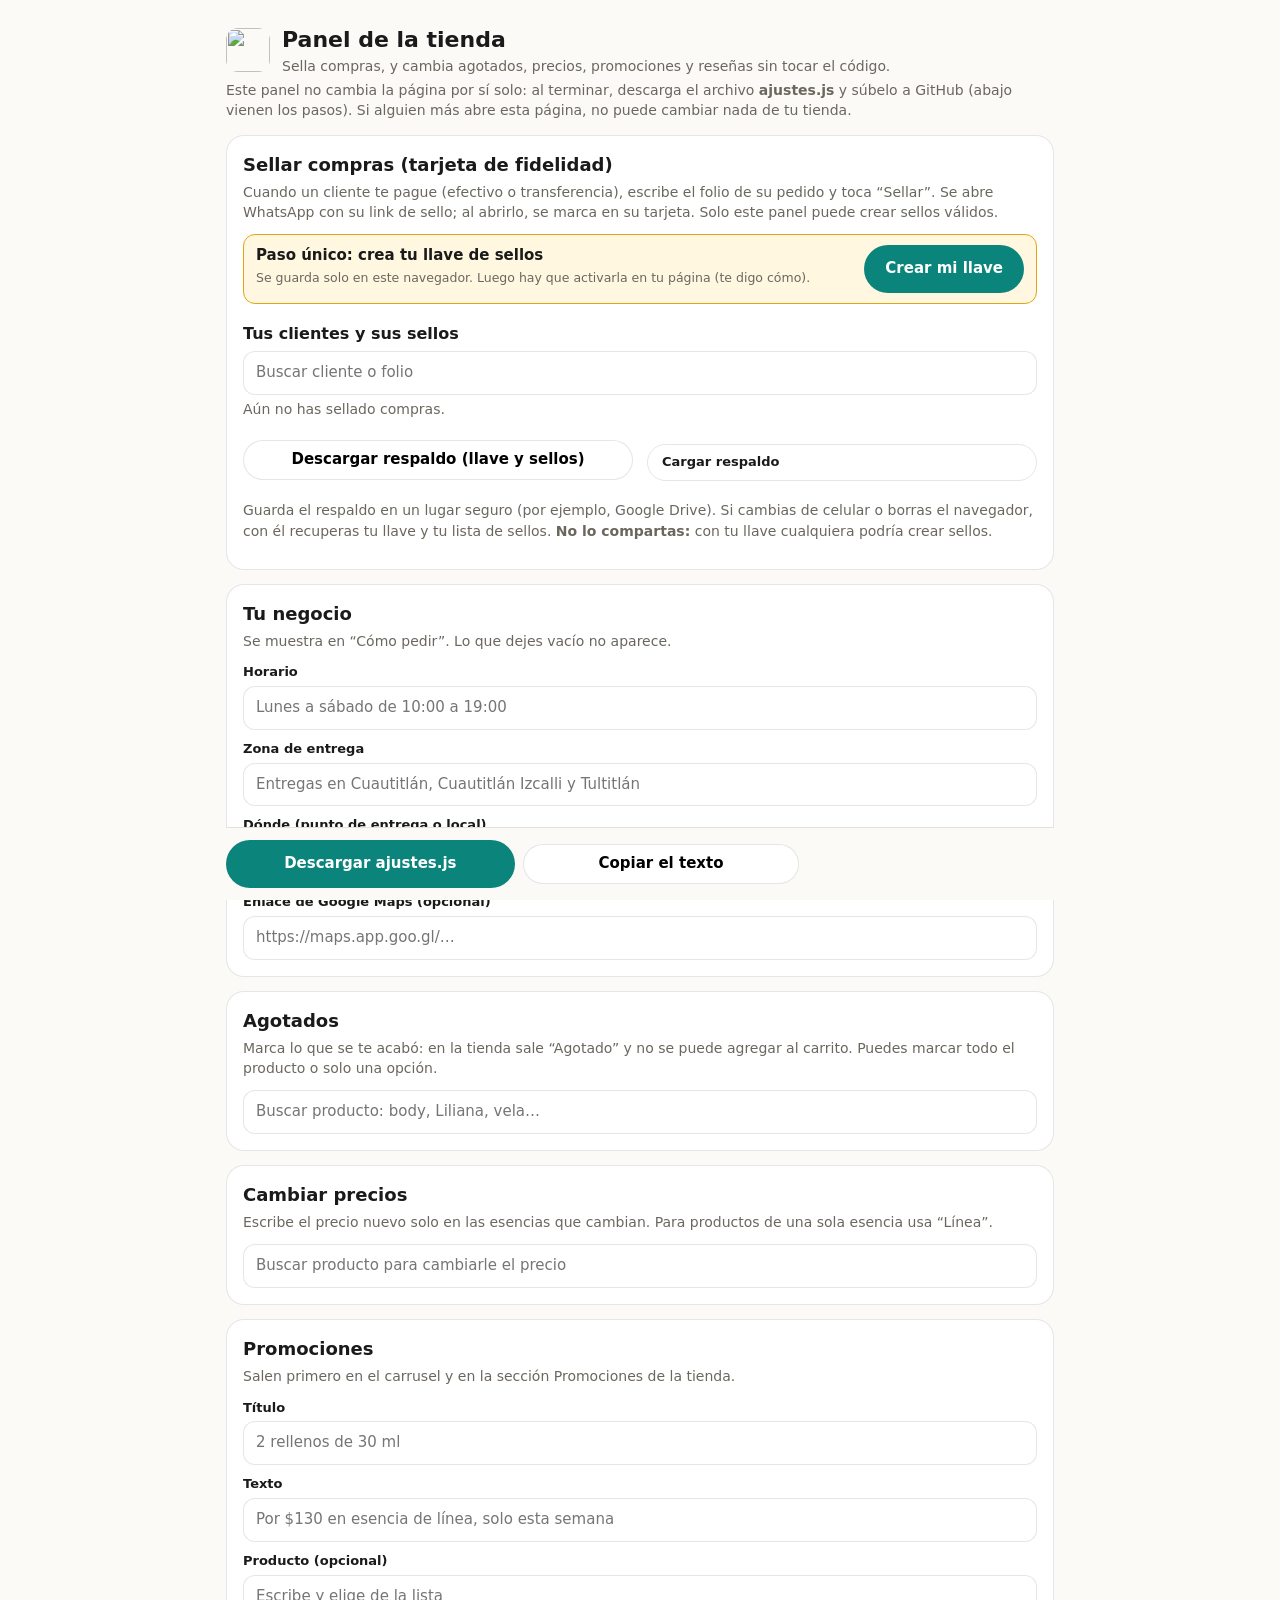
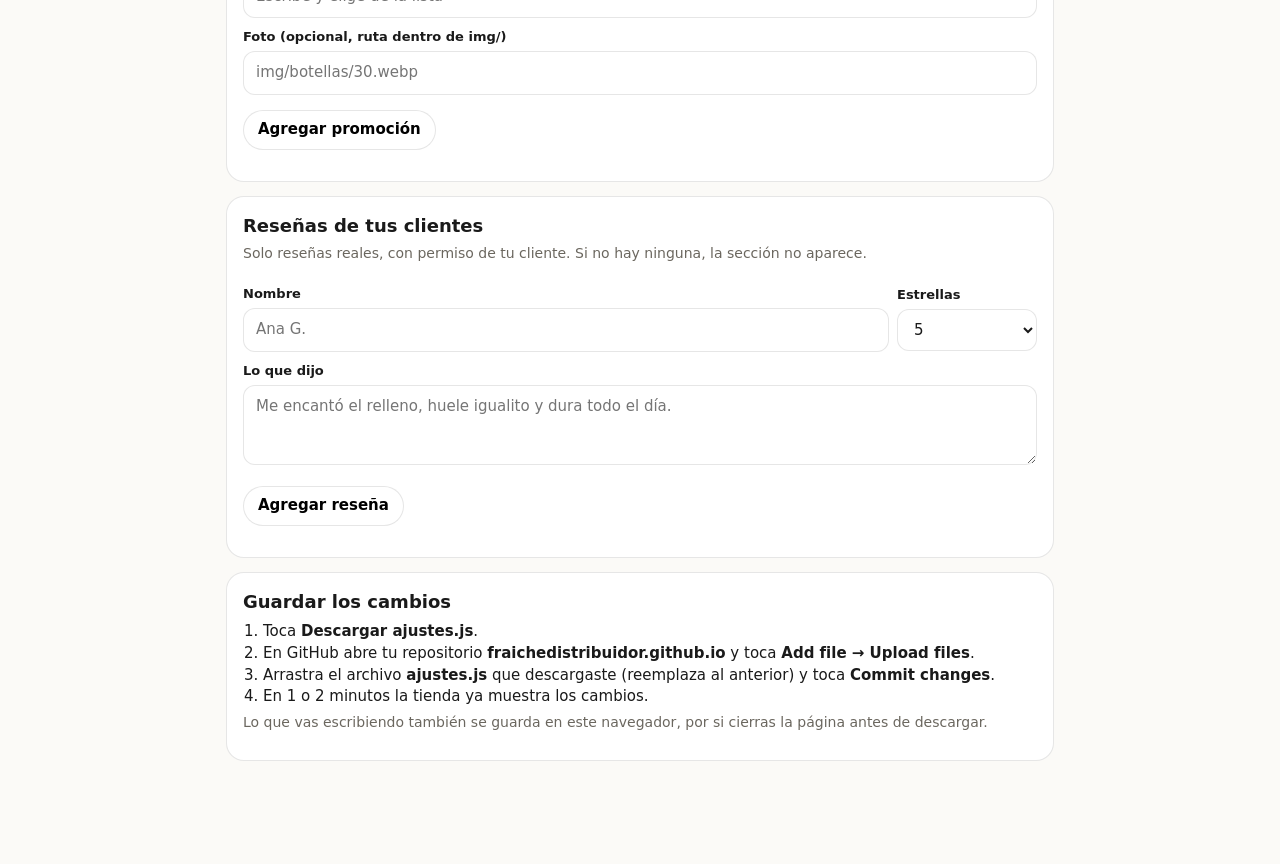
==== commit fb9c2145: "Tarjeta sellada por el vendedor, panel de sellos y datos para transferencia - Mandar el pedido ya NO" ====
--- a/panel.html
+++ b/panel.html
@@ -36,12 +36,41 @@
   .salida{position:sticky;bottom:0;background:var(--bg);padding:12px 0;border-top:1px solid var(--line)}
   ol{margin:6px 0 0;padding-left:20px}
   .ok{color:var(--accent);font-weight:700}
+  .sub{font-size:16px;margin:18px 0 6px}
+  .aviso{border-color:#e2a516;background:#fff7e0}
+  .error{color:#a3261b;font-weight:600}
+  .cli{display:block}
+  .cli summary{display:flex;justify-content:space-between;gap:8px;align-items:center;cursor:pointer;list-style:none}
+  .cli ul{list-style:none;margin:8px 0 0;padding:0;display:grid;gap:4px}
+  .cli li{display:flex;justify-content:space-between;font-size:13px;padding:6px 8px;border-radius:8px;background:var(--bg)}
+  .carga{display:inline-block;border:1px solid var(--line);border-radius:99px;padding:8px 14px;font-weight:600;cursor:pointer;margin-left:6px}
+  textarea[readonly]{min-height:64px;font-size:12px;word-break:break-all}
 </style>
 </head>
 <body>
 <div class="wrap">
-  <header><img src="img/logo/logo-96.png" alt=""><div><h1>Panel de la tienda</h1><div class="nota" style="margin:0">Cambia horario, agotados, precios, promociones y reseñas sin tocar el código.</div></div></header>
+  <header><img src="img/logo/logo-96.png" alt=""><div><h1>Panel de la tienda</h1><div class="nota" style="margin:0">Sella compras, y cambia agotados, precios, promociones y reseñas sin tocar el código.</div></div></header>
   <p class="nota">Este panel no cambia la página por sí solo: al terminar, descarga el archivo <b>ajustes.js</b> y súbelo a GitHub (abajo vienen los pasos). Si alguien más abre esta página, no puede cambiar nada de tu tienda.</p>
+
+  <section id="secSellos">
+    <h2>Sellar compras (tarjeta de fidelidad)</h2>
+    <p class="nota">Cuando un cliente te pague (efectivo o transferencia), escribe el folio de su pedido y toca “Sellar”. Se abre WhatsApp con su link de sello; al abrirlo, se marca en su tarjeta. Solo este panel puede crear sellos válidos.</p>
+    <div id="llaveBox"></div>
+    <div id="sellarBox">
+      <div class="fila"><div><label for="sFolio">Folio del pedido</label><input id="sFolio" placeholder="F-261126-1435-7K3Q" autocapitalize="characters" autocomplete="off"></div></div>
+      <div class="fila"><div><label for="sCliente">Nombre del cliente</label><input id="sCliente" placeholder="Ana García" list="clientesLista" autocomplete="off"></div>
+        <div><label for="sTel">WhatsApp del cliente (opcional)</label><input id="sTel" type="tel" inputmode="numeric" placeholder="55 1234 5678"></div></div>
+      <p class="fila"><button class="pri" id="sSellar">Sellar y mandar por WhatsApp</button></p>
+      <div id="sResultado"></div>
+    </div>
+    <h3 class="sub">Tus clientes y sus sellos</h3>
+    <input id="sBusca" type="search" placeholder="Buscar cliente o folio">
+    <div id="sLista"></div>
+    <p class="fila"><button id="respaldo">Descargar respaldo (llave y sellos)</button>
+      <label class="carga">Cargar respaldo<input type="file" id="cargaRespaldo" accept="application/json,.json" hidden></label></p>
+    <p class="nota">Guarda el respaldo en un lugar seguro (por ejemplo, Google Drive). Si cambias de celular o borras el navegador, con él recuperas tu llave y tu lista de sellos. <b>No lo compartas:</b> con tu llave cualquiera podría crear sellos.</p>
+  </section>
+  <datalist id="clientesLista"></datalist>
 
   <section>
     <h2>Tu negocio</h2>
@@ -129,12 +158,113 @@
 $('#prodIds').innerHTML = PRODS.map(p => `<option value="${esc(p.id)}">${esc(p.nombre)}</option>`).join('');
 
 const base = Object.assign({ negocio: {}, agotados: [], precios: {}, promociones: [], resenas: [] }, window.AJUSTES || {});
-let A = store.get('fr_panel') || JSON.parse(JSON.stringify(base));
+// lo guardado en este navegador, sobre lo que trae ajustes.js (así no se pierden campos nuevos como pago o llaveSellos)
+let A = Object.assign(JSON.parse(JSON.stringify(base)), store.get('fr_panel') || {});
+if (!A.pago && base.pago) A.pago = base.pago;
+if (!A.llaveSellos && base.llaveSellos) A.llaveSellos = base.llaveSellos;
 // lo que el panel no edita (horas ocupadas) se conserva de ajustes.js
 A.negocio = { ...A.negocio };
 if (!A.negocio.ocupado && (base.negocio || {}).ocupado) A.negocio.ocupado = base.negocio.ocupado;
 if (!A.negocio.horario && (base.negocio || {}).horario) A.negocio.horario = base.negocio.horario;
 const guarda = () => { store.set('fr_panel', A); $('#msg').textContent = ''; };
+
+// ---- sellos de la tarjeta de fidelidad ----
+// La llave privada se queda solo en este navegador (y en tu respaldo). La pública va en ajustes.js → llaveSellos.
+const URL_TIENDA = 'https://fraichedistribuidor.github.io/';
+const FOLIO_RE = /^F-\d{6}-\d{4}(-[2-9A-HJKMNP-Z]{4})?$/;
+const META = 8;
+const b64u = buf => btoa(String.fromCharCode(...new Uint8Array(buf))).replace(/\+/g, '-').replace(/\//g, '_').replace(/=+$/, '');
+const hoy = () => { const d = new Date(); d.setMinutes(d.getMinutes() - d.getTimezoneOffset()); return d.toISOString().slice(0, 10); };
+const clave = s => norm(s).replace(/\s+/g, ' ').trim();
+let llave = store.get('fr_llave');
+let sellados = store.get('fr_sellados') || [];
+const guardaSellados = () => store.set('fr_sellados', sellados);
+const activa = () => llave && window.AJUSTES && AJUSTES.llaveSellos && AJUSTES.llaveSellos.x === llave.publica.x && AJUSTES.llaveSellos.y === llave.publica.y;
+function renderLlave() {
+  $('#sellarBox').hidden = !llave;
+  if (!llave) {
+    $('#llaveBox').innerHTML = `<div class="item aviso"><span><b>Paso único: crea tu llave de sellos</b><br><small>Se guarda solo en este navegador. Luego hay que activarla en tu página (te digo cómo).</small></span><button class="pri" id="crearLlave">Crear mi llave</button></div>`;
+    return;
+  }
+  $('#llaveBox').innerHTML = activa() ? '<p class="ok">✔ Tu llave de sellos está activa en tu página.</p>'
+    : `<div class="item aviso" style="display:block"><b>Falta activar tu llave en la página</b>
+      <p class="nota">Copia este texto y mándaselo a Claude por el chat (o descarga ajustes.js y súbelo a GitHub). Es la parte pública de tu llave: no es secreta. Mientras no esté activa, los links de sello no funcionan.</p>
+      <textarea readonly id="llavePub">${esc(JSON.stringify(llave.publica))}</textarea><p><button id="copiaLlave">Copiar llave pública</button></p></div>`;
+}
+async function firma(folio) {
+  const k = await crypto.subtle.importKey('jwk', llave.privada, { name: 'ECDSA', namedCurve: 'P-256' }, false, ['sign']);
+  return b64u(await crypto.subtle.sign({ name: 'ECDSA', hash: 'SHA-256' }, k, new TextEncoder().encode('fraiche-sello|' + folio)));
+}
+// clientes: cuántas compras selladas lleva cada uno y en qué va su tarjeta
+function clientes() {
+  const g = {};
+  for (const s of sellados) { const k = clave(s.cliente); (g[k] = g[k] || { nombre: s.cliente, tel: s.tel, sellos: [] }).sellos.push(s); }
+  return Object.values(g).sort((a, b) => (b.sellos[0].fecha || '').localeCompare(a.sellos[0].fecha || ''));
+}
+const enTarjeta = n => n % META || (n ? META : 0);   // 1…8 en la tarjeta actual
+function renderClientes() {
+  const txt = norm($('#sBusca').value.trim());
+  const l = clientes().filter(c => !txt || norm(c.nombre).includes(txt) || c.sellos.some(s => norm(s.folio).includes(txt)));
+  $('#clientesLista').innerHTML = clientes().map(c => `<option value="${esc(c.nombre)}">`).join('');
+  $('#sLista').innerHTML = l.length ? l.map(c => {
+    const n = c.sellos.length, t = enTarjeta(n);
+    const estado = n % META === META - 1 ? '<span class="chip">🎉 Su próxima compra lleva 10%</span>'
+      : n % META === 0 ? `<span class="chip">✔ Completó ${n / META} tarjeta${n / META > 1 ? 's' : ''}</span>` : '';
+    return `<details class="item cli"><summary><span><b>${esc(c.nombre)}</b> <small>${t} de ${META} en su tarjeta · ${n} compra${n === 1 ? '' : 's'} selladas</small></span>${estado}</summary>
+      <ul>${c.sellos.map(s => `<li><span>${esc(s.folio)}</span><small>${esc(s.fecha)}</small></li>`).join('')}</ul></details>`;
+  }).join('') : `<p class="nota">${sellados.length ? 'Nadie coincide con tu búsqueda.' : 'Aún no has sellado compras.'}</p>`;
+}
+$('#sBusca').addEventListener('input', renderClientes);
+$('#sCliente').addEventListener('change', () => {   // si ya es cliente, llena su WhatsApp
+  const c = clientes().find(x => clave(x.nombre) === clave($('#sCliente').value));
+  if (c && c.tel && !$('#sTel').value) $('#sTel').value = c.tel;
+});
+$('#sSellar').addEventListener('click', async () => {
+  const folio = $('#sFolio').value.trim().toUpperCase().replace(/\s+/g, ''), cliente = $('#sCliente').value.trim(), tel = $('#sTel').value.replace(/\D/g, '');
+  if (!FOLIO_RE.test(folio)) { $('#sResultado').innerHTML = '<p class="error">Revisa el folio: debe verse como F-261126-1435-7K3Q (viene en el pedido de WhatsApp).</p>'; $('#sFolio').focus(); return; }
+  if (!cliente) { $('#sResultado').innerHTML = '<p class="error">Escribe el nombre del cliente, para llevar su cuenta.</p>'; $('#sCliente').focus(); return; }
+  const ya = sellados.find(s => s.folio === folio);
+  if (ya && !confirm(`Ese folio ya lo sellaste el ${ya.fecha} para ${ya.cliente}. ¿Mandar el link otra vez? (no cuenta como otro sello)`)) return;
+  const link = `${URL_TIENDA}#sello=${folio}.${await firma(folio)}`;
+  if (!ya) { sellados.unshift({ folio, cliente, tel, fecha: hoy() }); guardaSellados(); }
+  const quien = ya ? ya.cliente : cliente, n = sellados.filter(s => clave(s.cliente) === clave(quien)).length;
+  const texto = `¡Gracias por tu compra, ${quien}! ✅ Confirmé tu pago del pedido ${folio}.\nAbre este link para agregar tu sello a tu tarjeta de fidelidad:\n${link}`;
+  $('#sResultado').innerHTML = `<div class="item" style="display:block"><b>Sello listo · ${esc(quien)} lleva ${enTarjeta(n)} de ${META}</b>
+    ${n % META === META - 1 ? '<p class="ok">Su próxima compra lleva 10% de descuento.</p>' : ''}
+    <p class="nota">Si no se abrió WhatsApp, copia el link y mándaselo:</p><textarea readonly id="sLink">${esc(link)}</textarea></div>`;
+  const num = tel.length === 10 ? '52' + tel : tel;
+  window.open(`https://wa.me/${num}?text=${encodeURIComponent(texto)}`, '_blank', 'noopener');
+  $('#sFolio').value = ''; renderClientes();
+});
+document.addEventListener('click', async e => {
+  if (e.target.id === 'crearLlave') {
+    if (!window.crypto || !crypto.subtle) { alert('Este navegador no puede crear la llave. Ábrelo en Chrome.'); return; }
+    const par = await crypto.subtle.generateKey({ name: 'ECDSA', namedCurve: 'P-256' }, true, ['sign', 'verify']);
+    const priv = await crypto.subtle.exportKey('jwk', par.privateKey), pub = await crypto.subtle.exportKey('jwk', par.publicKey);
+    llave = { privada: priv, publica: { x: pub.x, y: pub.y } }; store.set('fr_llave', llave);
+    A.llaveSellos = { ...llave.publica }; guarda(); renderLlave();
+  }
+  if (e.target.id === 'copiaLlave') {
+    try { await navigator.clipboard.writeText($('#llavePub').value); e.target.textContent = '¡Copiada!'; } catch (x) { $('#llavePub').select(); }
+  }
+});
+$('#respaldo').addEventListener('click', () => {
+  if (!llave) { alert('Primero crea tu llave de sellos.'); return; }
+  const a = document.createElement('a');
+  a.href = URL.createObjectURL(new Blob([JSON.stringify({ tipo: 'respaldo-sellos-fraiche', fecha: hoy(), llave, sellados }, null, 1)], { type: 'application/json' }));
+  a.download = `respaldo-sellos-${hoy()}.json`; a.click(); URL.revokeObjectURL(a.href);
+});
+$('#cargaRespaldo').addEventListener('change', async e => {
+  try {
+    const r = JSON.parse(await e.target.files[0].text());
+    if (r.tipo !== 'respaldo-sellos-fraiche' || !r.llave || !r.llave.privada) throw new Error();
+    llave = r.llave; store.set('fr_llave', llave);
+    const folios = new Set(sellados.map(s => s.folio));
+    sellados = [...sellados, ...(r.sellados || []).filter(s => !folios.has(s.folio))]; guardaSellados();
+    A.llaveSellos = { ...llave.publica }; guarda(); renderLlave(); renderClientes(); alert('Respaldo cargado.');
+  } catch (x) { alert('Ese archivo no es un respaldo de sellos.'); }
+});
+renderLlave(); renderClientes();
 
 // ---- negocio ----
 for (const k of ['horario', 'zona', 'direccion', 'mapa']) {
@@ -223,7 +353,7 @@
   try { await navigator.clipboard.writeText(archivo()); $('#msg').textContent = 'Copiado'; } catch (e) { $('#msg').textContent = 'No se pudo copiar; usa Descargar'; }
 });
 renderAgotados(); renderPrecios(); renderPromos(); renderResenas();
-window.panel = { archivo, get A() { return A; } };   // usado por las pruebas
+window.panel = { archivo, get A() { return A; }, get sellados() { return sellados; }, get llave() { return llave; } };   // usado por las pruebas
 </script>
 </body>
 </html>
